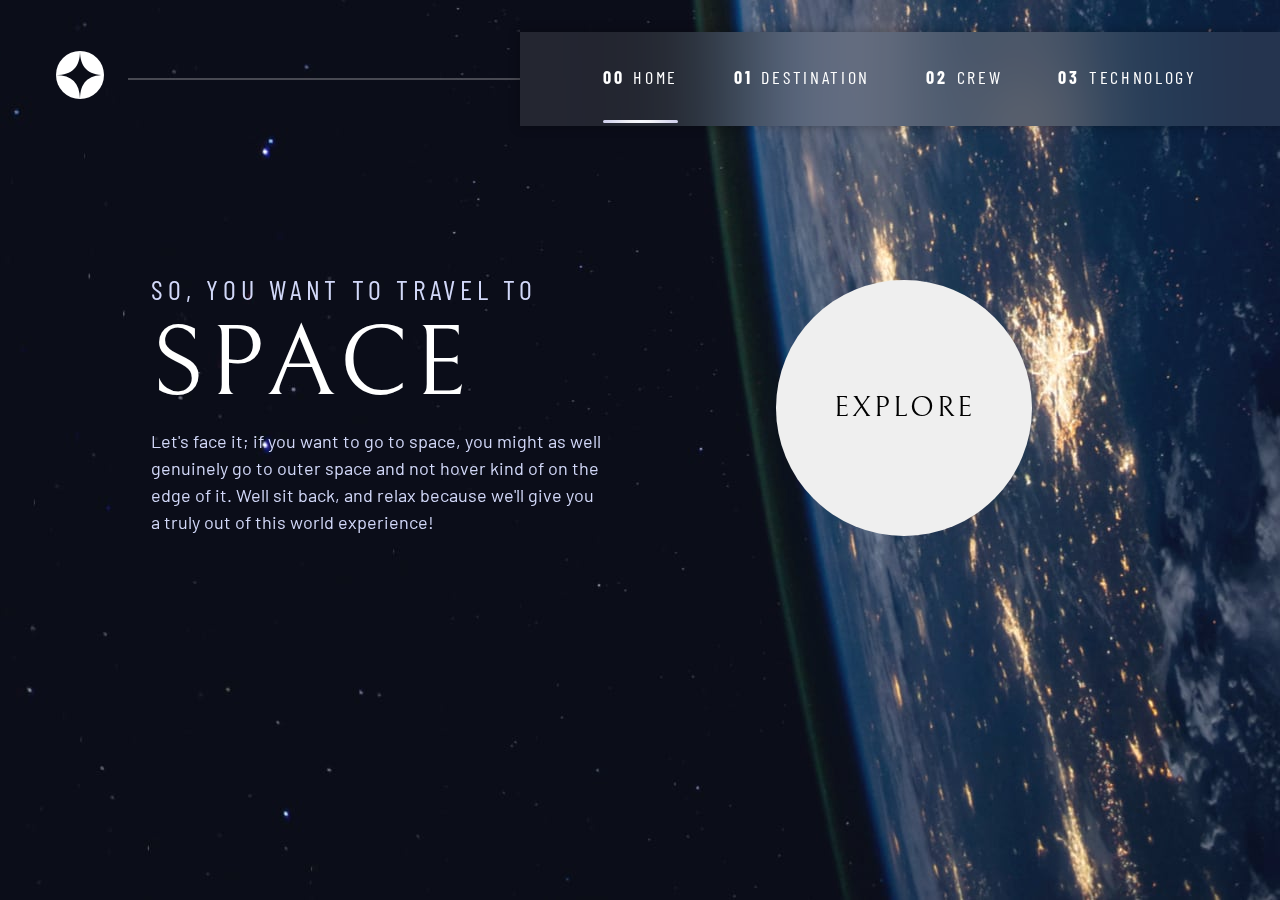
==== index.html @ 88962898 "Complete Website followed by Kevin powell Website" ====
<!DOCTYPE html>
<html lang="en">

<head>
    <meta charset="UTF-8">
    <meta http-equiv="X-UA-Compatible" content="IE=edge">
    <meta name="viewport" content="width=device-width, initial-scale=1.0">
    <link rel="icon" type="image/png" sizes="32x32" href="./assets/favicon-32x32.png">

    <title>Space tourism website</title>
    <!-- Google fonts -->
    <link rel="preconnect" href="https://fonts.googleapis.com">
    <link rel="preconnect" href="https://fonts.gstatic.com" crossorigin>
    <link
        href="https://fonts.googleapis.com/css2?family=Barlow+Condensed:wght@400;700&family=Bellefair&family=Barlow:wght@400;700&display=swap"
        rel="stylesheet">


    <link rel="stylesheet" href="/index.css">
    <script src="./index.js" defer></script>
</head>

<body class="home">
     <a class="skip-to-content" href="#main">Skip to content</a>
     <header class="flex primary-header">
        <div>
            <img src="./assets/shared/logo.svg" alt="space tourism logo" class="logo">
        </div>
        <button class="mobile-nav-toggle" aria-controls="primary-navigation"><span class="sr-only" aria-expanded="false">Menu</span></button>        
        <nav>
            <ul id="primary-navigation" data-visible="false" class="primary-navigation underline-indicators flex">
                <li class="active"><a href="/index.html"
                        class="uppercase ff-sans-cond letter-spacing-2 text-white"><span aria-hidden="true">00</span>Home</a></li>
                <li><a href="/destination.html"
                        class="uppercase ff-sans-cond letter-spacing-2 text-white"><span aria-hidden="true">01</span>Destination</a></li>
                <li><a href="/crew.html"
                        class="uppercase ff-sans-cond letter-spacing-2 text-white"><span aria-hidden="true">02</span>Crew</a></li>
                <li><a href="/technology.html"
                        class="uppercase ff-sans-cond letter-spacing-2 text-white"><span aria-hidden="true">03</span>Technology</a></li>
            </ul>
        </nav> 

    </header>

    <main id="main" class="flow container grid-container middle">
        <section class="flow" style="--flow-space: 0.5rem;">
            <h1 class="uppercase ff-sans-cond letter-spacing-1 text-accent fs-500">So, you want to travel to<br>
                <span class="fs-800 ff-serif text-white">Space</span>
            </h1>
            <p class="text-accent">Let's face it; if you want to go to space, you might as well genuinely go to
                outer space and not hover kind of on the edge of it. Well sit back, and relax
                because we'll give you a truly out of this world experience!
            </p>
        </section>
        <section>
            <button class="large-button uppercase ff-serif letter-spacing-3">Explore</button>
        </section>
    </main>
    
</body>

</html>
---- index.css ----
/* ------------------- */
/* Custom properties   */
/* ------------------- */

:root {
    /* colors */
    --clr-dark: 230 35% 7%;
    --clr-light: 231 77% 90%;
    --clr-white: 0 0% 100%;

    /* font-sizes */
    --fs-900: clamp(5rem, 8vw + 1rem, 9.375rem);
    --fs-800: 3.5rem;
    --fs-700: 1.5rem;
    --fs-600: 1rem;
    --fs-500: 1rem;
    --fs-400: 0.9375rem;
    --fs-300: 1rem;
    --fs-200: 0.875rem;

    /* font-families */
    --ff-serif: "Bellefair", serif;
    --ff-sans-cond: "Barlow Condensed", sans-serif;
    --ff-sans-normal: "Barlow", sans-serif;
}


@media (min-width: 35em) {
    :root {
        --fs-800: 5rem;
        --fs-700: 2.5rem;
        --fs-600: 1.5rem;
        --fs-500: 1.25rem;
        --fs-400: 1rem;
    }
}

@media (min-width: 45em) {
    :root {
        /* font-sizes */
        --fs-800: 6.25rem;
        --fs-700: 3.5rem;
        --fs-600: 2rem;
        --fs-500: 1.75rem;
        --fs-400: 1.125rem;
    }
}


/* ------------------- */
/* Reset               */
/* ------------------- */

/* https://piccalil.li/blog/a-modern-css-reset/ */

/* Box sizing */
*,
*::before,
*::after {
    box-sizing: border-box;
}

/* Reset margins */
body,
h1,
h2,
h3,
h4,
h5,
p,
figure,
picture {
    margin: 0;
}

h1,
h2,
h3,
h4,
h5,
h6,
p {
    font-weight: 400;
}

/* set up the body */
body {
    font-family: var(--ff-sans-normal);
    font-size: var(--fs-400);
    color: hsl(var(--clr-white));
    background-color: hsl(var(--clr-dark));
    line-height: 1.5;
    min-height: 100vh;
    display: grid;
    grid-template-rows: min-content auto;
    overflow-x: hidden;
}

/* make images easier to work with */
img,
picutre {
    max-width: 100%;
    display: block;
}

/* make form elements easier to work with */
input,
button,
textarea,
select {
    font: inherit;
}

/* remove animations for people who've turned them off */
@media (prefers-reduced-motion: reduce) {

    *,
    *::before,
    *::after {
        animation-duration: 0.01ms !important;
        animation-iteration-count: 1 !important;
        transition-duration: 0.01ms !important;
        scroll-behavior: auto !important;
    }
}


/* ------------------- */
/* Utility classes     */
/* ------------------- */

/* general */


.flex {
    display: flex;
    gap: var(--gap, 1rem);
}

.grid {
    display: grid;
    gap: var(--gap, 1rem);
}

.flow>*:where(:not(:first-child)) {
    margin-top: var(--flow-space, 1rem);
}

.container {
    padding-inline: 2em;
    margin-inline: auto;
    max-width: 80rem;
}

.sr-only {
    position: absolute;
    width: 1px;
    height: 1px;
    padding: 0;
    margin: -1px;
    overflow: hidden;
    clip: rect(0, 0, 0, 0);
    white-space: nowrap;
    /* added line */
    border: 0;
}

.skip-to-content {
    position: absolute;
    z-index: 9999;
    background: hsl(var(--clr-white));
    color: hsl(var(--clr-dark));
    padding: .5em 1em;
    margin-inline: auto;
    transform: translateY(-110%);
    transition: transform 250ms ease-in;
}

.skip-to-content:focus {
    transform: translateY(0);
}



/* colors */

.bg-dark {
    background-color: hsl(var(--clr-dark));
}

.bg-accent {
    background-color: hsl(var(--clr-light));
}

.bg-white {
    background-color: hsl(var(--clr-white));
}

.text-dark {
    color: hsl(var(--clr-dark));
}

.text-accent {
    color: hsl(var(--clr-light));
}

.text-white {
    color: hsl(var(--clr-white));
}

/* typography */

.ff-serif {
    font-family: var(--ff-serif);
}

.ff-sans-cond {
    font-family: var(--ff-sans-cond);
}

.ff-sans-normal {
    font-family: var(--ff-sans-normal);
}

.letter-spacing-1 {
    letter-spacing: 4.75px;
}

.letter-spacing-2 {
    letter-spacing: 2.7px;
}

.letter-spacing-3 {
    letter-spacing: 2.35px;
}

.uppercase {
    text-transform: uppercase;
}

.fs-900 {
    font-size: var(--fs-900);
}

.fs-800 {
    font-size: var(--fs-800);
}

.fs-700 {
    font-size: var(--fs-700);
}

.fs-600 {
    font-size: var(--fs-600);
}

.fs-500 {
    font-size: var(--fs-500);
}

.fs-400 {
    font-size: var(--fs-400);
}

.fs-300 {
    font-size: var(--fs-300);
}

.fs-200 {
    font-size: var(--fs-200);
}

.fs-900,
.fs-800,
.fs-700,
.fs-600 {
    line-height: 1.1;
}

.numbered-title {
    font-family: var(--ff-sans-cond);
    font-size: var(--fs-500);
    text-transform: uppercase;
    letter-spacing: 4.72px;
}

.numbered-title span {
    margin-right: .5em;
    font-weight: 700;
    color: hsl(var(--clr-white) / .25);
}


/* -----Components--------- */


.large-button {
    font-size: 1.8rem;
    position: relative;
    z-index: 1;
    display: grid;
    place-items: center;
    padding: 0 2em;
    border: none;
    border-radius: 50%;
    aspect-ratio: 1;
    text-decoration: none;
    cursor: pointer;
}

.large-button::after {
    content: '';
    position: absolute;
    z-index: -1;
    width: 100%;
    height: 100%;
    background: hsl(var(--clr-white) / .1);
    border-radius: 50%;
    opacity: 0;
    transition: opacity 500ms linear, transform 750ms ease-in-out;
}

.large-button:hover::after,
.large-button:focus::after {
    opacity: 1;
    transform: scale(1.5);
}


/* Primary-header */

.logo {
    margin: 1.7rem clamp(1.5rem, 5vw, 3.5rem);
}

.primary-header {
    justify-content: space-between;
}

.primary-navigation {
    --gap: clamp(1.5rem, 5vw, 3.5rem);
    --underline-gap: 2rem;
    padding: 0;
    margin: 0;
    background: hsl(var(--clr-dark) / .95);
    box-shadow: 0 0 10px 1px rgba(0, 0, 0, 0.25);
}

@supports (backdrop-filter: blur(1rem)) {
    .primary-navigation {
        background: hsl(var(--clr-white) / .1);
        backdrop-filter: blur(3rem) saturate(100%);
    }
}

.primary-navigation li {
    width: max-content;
}

.primary-navigation a>span {
    font-weight: 700;
    margin-right: .5em;
}

.mobile-nav-toggle {
    display: none;
}


@media (max-width: 35rem) {
    .primary-navigation {
        --gap: 0.25rem;
        --underline-gap: 1rem;
        position: fixed;
        z-index: 1000;
        inset: 0 0 0 30%;
        list-style: none;
        padding: min(20rem, 15vh) 2rem;
        margin: 0;
        flex-direction: column;
        transform: translateX(100%);
        transition: transform 400ms ease-in-out;
    }


    .primary-navigation[data-visible="true"] {
        transform: translateX(0);
    }

    .mobile-nav-toggle {
        display: block;
        position: absolute;
        z-index: 2000;
        top: 2rem;
        right: 1.5rem;
        background: transparent;
        background-image: url(./assets/shared/icon-hamburger.svg);
        background-repeat: no-repeat;
        background-position: center;
        width: 1.5rem;
        aspect-ratio: 1;
        border: 0;
        cursor: pointer;
    }

    .mobile-nav-toggle:hover {
        scale: 1.1;
    }

    .mobile-nav-toggle[aria-expanded="true"] {
        background-image: url(./assets/shared/icon-close.svg);

    }

    .mobile-nav-toggle:focus-visible {
        outline: 3px solid hsl(var(--clr-light)/.7);
        outline-offset: 5px;
    }

}

@media (min-width: 35em) {
    .primary-navigation {
        padding-inline: clamp(3rem, 6.5vw, 7rem);
    }
}

@media (min-width: 35em) and (max-width: 44.999em) {
    .primary-navigation a>span {
        display: none;
    }
}

@media (min-width: 45em) {

    .primary-header {
        margin-block: auto;
    }

    .primary-header::after {
        content: '';
        display: block;
        position: relative;
        height: 2px;
        width: 100%;
        margin-block: auto;
        margin-right: -2.5rem;
        background: hsl(var(--clr-white) / .25);
        order: 1;
    }

    nav {
        order: 2;
    }

    .primary-navigation {
        margin-block: 2rem;
    }

    .logo {
        margin: 3.2rem clamp(1.5rem, 5vw, 3.5rem);
    }
}

.underline-indicators>* {
    cursor: pointer;
    position: relative;
    list-style: none;
    border: 0;
    border-bottom: .2rem solid hsl(var(--clr-white) / 0);
    background: transparent;
}

.underline-indicators a,
.underline-indicators button {
    text-decoration: none;
    display: inline-block;
    padding: var(--underline-gap, 0.5rem) 0;
}

.underline-indicators>*::after {
    content: " ";
    width: 100%;
    height: 3px;
    background: radial-gradient(circle, rgb(246, 248, 253) 0%, rgb(243, 243, 247) 27%, rgb(211, 211, 238) 90%);
    border-radius: 10px;
    position: absolute;
    bottom: 0;
    left: 0;
    transform: scaleX(0);
    transform-origin: left;
    transition: transform 300ms linear,
        background-color 300ms ease-in-out;
}

.underline-indicators>*:hover::after,
.underline-indicators>*:focus::after {
    transform: scale(1);
}

.underline-indicators>*:active::after,
.underline-indicators .active::after,
.underline-indicators>[aria-selected="true"]::after {
    transform: scale(1);
    background-color: hsl(var(--clr-light) / 1);
}

.underline-indicators>*:active,
.active,
.underline-indicators>[aria-selected="true"] {
    color: hsl(var(--clr-white) / 1);
}


.tab-list {
    --gap: 2rem;
}


.dot-indicators>* {
    cursor: pointer;
    border: 0;
    border-radius: 50%;
    padding: .5em;
    background-color: hsl(var(--clr-white) / .25);
}

.dot-indicators button:hover,
.dot-indicators button:focus {
    background-color: hsl(var(--clr-white) / .75);
}

.dot-indicators>[aria-selected="true"] {
    background-color: hsl(var(--clr-white) / 1);
}

.number-indicators>* {
    cursor: pointer;
    width: 1.75em;
    aspect-ratio: 1/1;
    border: 2px solid hsl(var(--clr-white)/ .25);
    outline: none;
    border-radius: 50%;
    background-color: transparent;
}

.number-indicators button:hover,
.number-indicators button:focus {
    border: 2px solid hsl(var(--clr-white)/ .75);
}

.number-indicators>:active,
.number-indicators>[aria-selected="true"] {
    color: hsl(var(--clr-dark));
    background-color: hsl(var(--clr-white));

}


/* ----------------------------- */
/* Page specific background      */
/* ----------------------------- */
body {
    background-size: cover;
    background-position: bottom center;
}

/* home */
.home {
    background-image: url(./assets/home/background-home-mobile.jpg);
}

.home .grid-container p {
    max-width: 45ch;
}

@media (min-width: 25rem) {
    .home {
        background-position: center center;
        background-image: url(./assets/home/background-home-tablet.jpg);
    }
}

@media (min-width: 45rem) {
    .home {
        background-image: url(./assets/home/background-home-desktop.jpg);
    }
}

/* destination */
.destination {
    background-image: url(./assets/destination/background-destination-mobile.jpg);
}

@media (min-width: 35rem) {
    .destination {
        background-position: center center;
        background-image: url(./assets/destination/background-destination-tablet.jpg);
    }
}

@media (min-width: 45rem) {
    .destination {
        background-image: url(./assets/destination/background-destination-desktop.jpg);
    }
}

/* Crew */

.crew {
    background-image: url(./assets/crew/background-crew-mobile.jpg);
}

@media (min-width: 25rem) {
    .crew {
        background-position: center center;
        background-image: url(./assets/crew/background-crew-tablet.jpg);
    }
}

@media (min-width: 45rem) {
    .crew {
        background-image: url(./assets/crew/background-crew-desktop.jpg);
    }
}

/* Technology */

.technology {
    background-image: url(./assets/technology/background-technology-mobile.jpg);
}

@media (min-width: 25rem) {
    .technology {
        background-position: center center;
        background-image: url(./assets/technology/background-technology-tablet.jpg);
    }
}

@media (min-width: 45rem) {
    .technology {
        background-image: url(./assets/technology/background-technology-desktop.jpg);
    }
}



/* ----------------------------- */
/*        Layouts          */
/* ----------------------------- */


.middle>* {
    text-align: center;
}


.grid-container {
    --flow-space: 2rem;
    align-content: start;
    text-align: center;
    display: grid;
    place-items: center;
    padding-inline: 1rem;
    padding-bottom: 4rem;
}


.grid-container p {
    max-width: 60ch;
}

.numbered-title {
    grid-area: title;
}

/* destination layout */

.grid-container--destination {
    grid-template-areas:
        'title'
        'image'
        'tabs'
        'content';
}


.grid-container--destination .destination-image {
    grid-area: image;
    max-width: 60%;
}

.grid-container--destination>.tab-list {
    grid-area: tabs;
}

.grid-container--destination>.destination-info {
    grid-area: content;
}

.destination-meta {
    flex-direction: column;
    border-top: 1px solid hsl(var(--clr-white) / .1);
    padding-top: 2.5rem;
    margin-top: 2rem;
}

.destination-meta p {
    font-size: 1.75rem;
}


/* Crew Layout */

.grid-container--crew {
    grid-template-areas:
        'title'
        'image'
        'tabs'
        'content';
}

.grid-container--crew .crew-image {
    grid-area: image;
    max-width: 40%;
    border-bottom: 1px solid hsl(var(--clr-white) / .1);
}

.grid-container--crew .dot-indicators {
    grid-area: tabs;
}

.grid-container--crew .crew-details {
    grid-area: content;
}


.crew-details h2 {
    color: hsl(var(--clr-white) / .5);
}


/* Technology layouts */

.grid-container--technology {
    padding-inline: 0;
    grid-template-areas:
        'title'
        'image'
        'numbers'
        'content';
}

.grid-container--technology .technology-image {
    grid-area: image;
    width: 100%;
}

.grid-container--technology .number-indicators {
    grid-area: numbers;
}

.grid-container--technology .technology-info {
    padding-inline: 1rem;
    grid-area: content;
}

.grid-container p {
    max-width: 60ch;
}

.numbered-title {
    grid-area: title;
}

@media (min-width: 35em) {
    .numbered-title {
        justify-self: start;
        margin-top: 2rem;
    }

    .destination-meta {
        flex-direction: row;
        justify-content: space-evenly;
    }

    .home .grid-container {
        padding-top: 1rem; 
    }
    .grid-container--crew {
        padding-bottom: 0;
        grid-template-areas:
            'title'
            'content'
            'tabs'
            'image';
    }

    .grid-container--technology .destination-image{
        width: 100%;
        padding-inline: 0;
    }

    .grid-container--technology .numbered-title {
        padding-left: 1rem;
    }
}

@media (min-width:45em) {

    .grid-container {
        
        align-content: start;
        column-gap: var(--container-gap, 3rem);
        grid-template-columns: minmax(1rem, 1fr) repeat(2, minmax(0, 30rem)) minmax(1rem, 1fr);
    }

    .middle>* {
        text-align: left;
    }

    .home .grid-container {
        padding-top: max(5rem, 10vh);
        padding-bottom: max(6rem, 20vh);
        align-items: end;
    }

    .home .grid-container>*:first-child {
        grid-column: 2;
    }

    .home .grid-container>*:last-child {
        grid-column: 3;
    }

    .grid-container--destination {
        justify-items: start;
        grid-template-areas:
            '. title title .'
            '. image tabs .'
            '. image content .';
    }

    .destination-meta {
        justify-content: space-between;
        align-items: start;
    }

    .grid-container--destination .destination-image {
        max-width: 80%;
    }

    .grid-container--crew {
        justify-items: start;
        grid-template-columns: minmax(1rem, 1fr) minmax(0, 37rem) minmax(0, 23rem) minmax(1rem, 1fr);
        --flow-space: 1.5rem;
        grid-template-areas:
            '. title title .'
            '. content image .'
            '. tabs image .';
    }

    .grid-container--crew .crew-image {
        max-width: 90%;
        align-self: center;
    }

    .grid-container--crew .dot-indicators {
        padding-bottom: 2rem;
    }

    .grid-container--technology {
        grid-template-columns: minmax(1rem, 1fr) 2.5rem minmax(0, 30rem) minmax(0, 30rem) minmax(0, 1fr);
        grid-template-areas:
            '. title title image .'
            '. numbers content image .'
            '. numbers content image .';
        justify-items: start;
    }

    .grid-container--technology .image {
        grid-column: span 2;
        max-width: 100%;
        justify-self: right;
        align-self: right;
    }

    .grid-container--technology .number-indicators {
        flex-direction: column;
    }

}
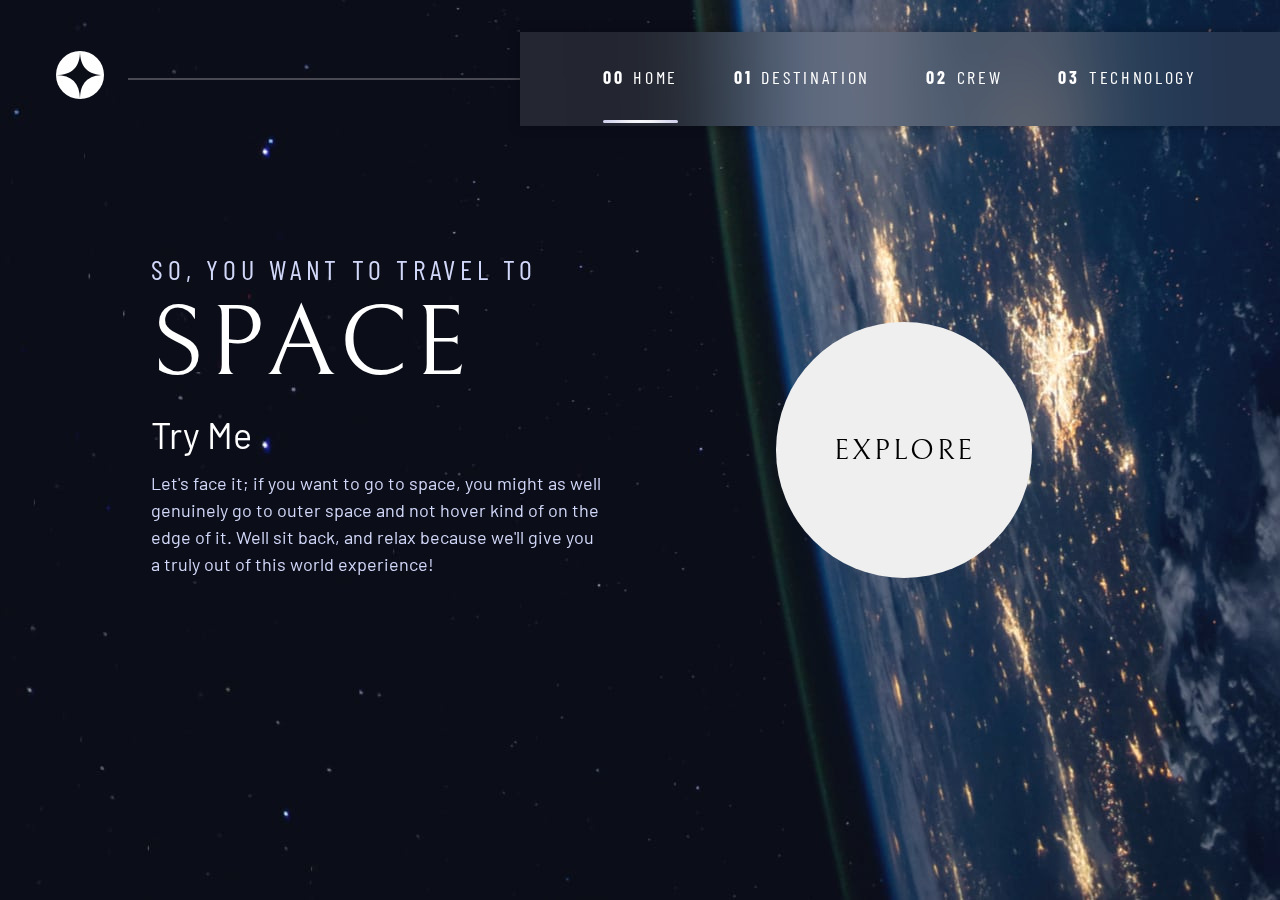
==== commit f9edf4a6: "Update index.html" ====
--- a/index.html
+++ b/index.html
@@ -16,7 +16,7 @@
         rel="stylesheet">
 
 
-    <link rel="stylesheet" href="/index.css">
+    <link rel="stylesheet" href="./index.css">
     <script src="./index.js" defer></script>
 </head>
 
@@ -31,11 +31,11 @@
             <ul id="primary-navigation" data-visible="false" class="primary-navigation underline-indicators flex">
                 <li class="active"><a href="/index.html"
                         class="uppercase ff-sans-cond letter-spacing-2 text-white"><span aria-hidden="true">00</span>Home</a></li>
-                <li><a href="/destination.html"
+                <li><a href="./destination.html"
                         class="uppercase ff-sans-cond letter-spacing-2 text-white"><span aria-hidden="true">01</span>Destination</a></li>
-                <li><a href="/crew.html"
+                <li><a href="./crew.html"
                         class="uppercase ff-sans-cond letter-spacing-2 text-white"><span aria-hidden="true">02</span>Crew</a></li>
-                <li><a href="/technology.html"
+                <li><a href="./technology.html"
                         class="uppercase ff-sans-cond letter-spacing-2 text-white"><span aria-hidden="true">03</span>Technology</a></li>
             </ul>
         </nav> 
@@ -47,6 +47,7 @@
             <h1 class="uppercase ff-sans-cond letter-spacing-1 text-accent fs-500">So, you want to travel to<br>
                 <span class="fs-800 ff-serif text-white">Space</span>
             </h1>
+            <h1>Try Me </h1>
             <p class="text-accent">Let's face it; if you want to go to space, you might as well genuinely go to
                 outer space and not hover kind of on the edge of it. Well sit back, and relax
                 because we'll give you a truly out of this world experience!
@@ -59,4 +60,4 @@
     
 </body>
 
-</html>+</html>
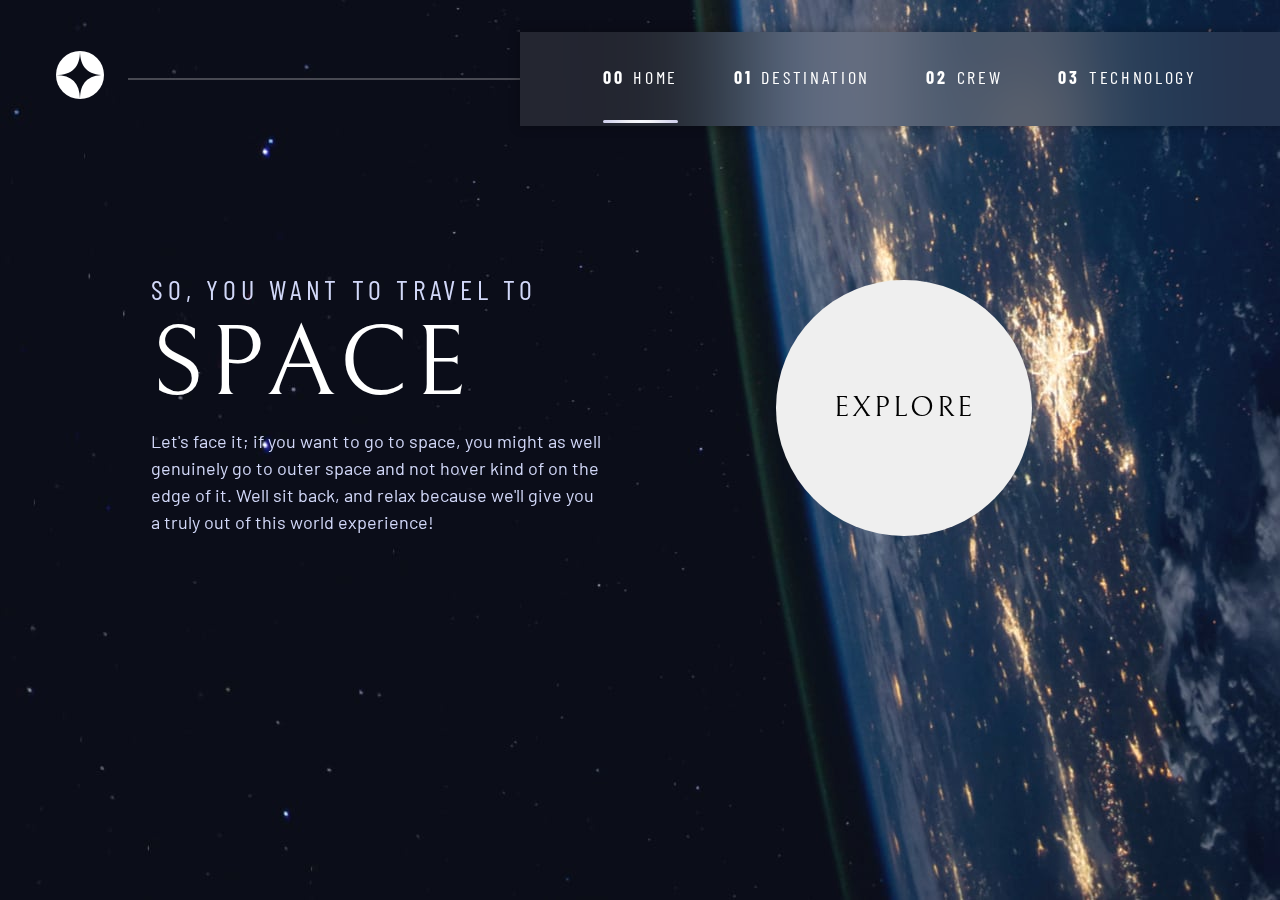
==== commit 03178266: "Update index.html" ====
--- a/index.html
+++ b/index.html
@@ -47,7 +47,6 @@
             <h1 class="uppercase ff-sans-cond letter-spacing-1 text-accent fs-500">So, you want to travel to<br>
                 <span class="fs-800 ff-serif text-white">Space</span>
             </h1>
-            <h1>Try Me </h1>
             <p class="text-accent">Let's face it; if you want to go to space, you might as well genuinely go to
                 outer space and not hover kind of on the edge of it. Well sit back, and relax
                 because we'll give you a truly out of this world experience!
